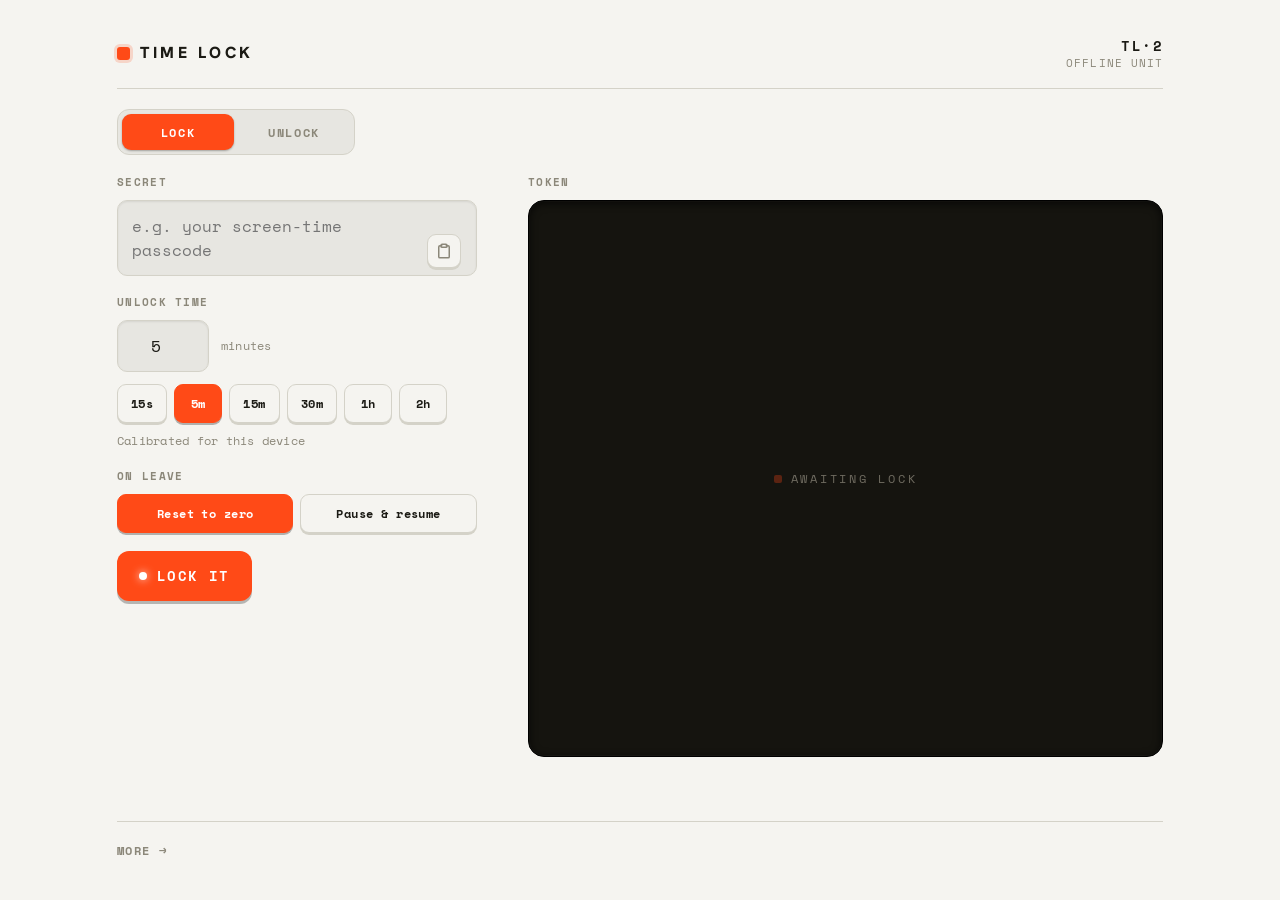
==== src/index.html @ 61f7856e "first commit" ====
<!doctype html>
<html lang="en">
  <head>
    <meta charset="utf-8" />
    <meta name="theme-color" content="#191917" />
    <meta
      name="viewport"
      content="width=device-width, initial-scale=1, viewport-fit=cover"
    />
    <title>Time Lock</title>
    <link
      rel="icon"
      href="data:image/svg+xml,<svg xmlns='http://www.w3.org/2000/svg' viewBox='0 0 32 32'><rect width='32' height='32' rx='5' fill='%23111110'/><rect x='5' y='5' width='5' height='5' fill='%23edece6'/><rect x='13' y='5' width='5' height='5' fill='%23ff603f'/><rect x='21' y='5' width='5' height='5' fill='%238f8c7f'/><rect x='5' y='13' width='5' height='5' fill='%235c5a51'/><rect x='13' y='13' width='5' height='5' fill='%23cfcdc3'/><rect x='21' y='13' width='5' height='5' fill='%23d23c1a'/><rect x='5' y='21' width='5' height='5' fill='%238f8c7f'/><rect x='13' y='21' width='5' height='5' fill='%23edece6'/><rect x='21' y='21' width='5' height='5' fill='%23cfcdc3'/></svg>"
    />
    <link rel="manifest" href="manifest.webmanifest" />
    <link rel="apple-touch-icon" href="icons/apple-touch-icon.png" />
    <meta name="apple-mobile-web-app-capable" content="yes" />
    <meta name="mobile-web-app-capable" content="yes" />
    <meta name="apple-mobile-web-app-title" content="Time Lock" />
    <meta name="apple-mobile-web-app-status-bar-style" content="default" />
    <link
      rel="stylesheet"
      href="https://fonts.googleapis.com/css2?family=Hanken+Grotesk:wght@400;500;600;700;800&family=Space+Mono:wght@400;700&display=swap"
    />
    <link rel="stylesheet" href="styles.css" />
  </head>
  <body>
    <div class="wrap">
      <div class="device" id="view-main">
        <header>
          <a class="brand" href="#" aria-label="Time Lock home">
            <span class="dot"></span>
            <h1>Time&nbsp;Lock</h1>
          </a>
          <div class="meta">
            <span class="model">TL&middot;2</span><br />offline unit
          </div>
        </header>

        <div
          class="tabs"
          id="tabs"
          data-active="lock"
          role="tablist"
          aria-label="Mode"
        >
          <button
            id="tab-lock"
            role="tab"
            aria-selected="true"
            aria-controls="panel-lock"
          >
            Lock
          </button>
          <button
            id="tab-unlock"
            role="tab"
            aria-selected="false"
            aria-controls="panel-unlock"
          >
            Unlock
          </button>
        </div>

        <div class="panels">
          <!-- LOCK -->
          <section
            class="pane"
            id="panel-lock"
            role="tabpanel"
            aria-labelledby="tab-lock"
          >
            <div class="controls">
              <label class="field">
                <span class="lbl">Secret</span>
                <span class="paste-field">
                  <textarea
                    id="plain"
                    autocomplete="off"
                    spellcheck="false"
                    placeholder="e.g. your screen-time passcode"
                  ></textarea>
                  <button
                    type="button"
                    class="paste"
                    id="paste-secret-btn"
                    aria-label="Paste secret"
                    title="Paste from clipboard"
                  >
                    <svg viewBox="0 0 24 24" aria-hidden="true">
                      <rect
                        x="8"
                        y="3"
                        width="8"
                        height="4"
                        rx="1.5"
                        fill="none"
                        stroke="currentColor"
                        stroke-width="2"
                      />
                      <path
                        d="M9 5H6.5A1.5 1.5 0 0 0 5 6.5v13A1.5 1.5 0 0 0 6.5 21h11a1.5 1.5 0 0 0 1.5-1.5v-13A1.5 1.5 0 0 0 17.5 5H15"
                        fill="none"
                        stroke="currentColor"
                        stroke-width="2"
                        stroke-linecap="round"
                        stroke-linejoin="round"
                      />
                    </svg>
                  </button>
                </span>
              </label>
              <div class="field">
                <span class="lbl">Unlock time</span>
                <div class="dur">
                  <input
                    id="minutes"
                    type="number"
                    min="0.05"
                    step="0.05"
                    value="5"
                    inputmode="decimal"
                    aria-label="minutes"
                  />
                  <span class="note">minutes</span>
                  <div class="presets" id="dur-chips">
                    <button class="preset" data-min="0.25">15s</button>
                    <button class="preset" data-min="5" aria-pressed="true">
                      5m
                    </button>
                    <button class="preset" data-min="15">15m</button>
                    <button class="preset" data-min="30">30m</button>
                    <button class="preset" data-min="60">1h</button>
                    <button class="preset" data-min="120">2h</button>
                  </div>
                </div>
                <p class="note">Calibrated for this device</p>
              </div>
              <div class="field">
                <span class="lbl">On leave</span>
                <div class="presets" id="mode-chips">
                  <button class="preset" data-mode="0" aria-pressed="true">
                    Reset to zero
                  </button>
                  <button class="preset" data-mode="1" aria-pressed="false">
                    Pause &amp; resume
                  </button>
                </div>
              </div>
              <div class="row">
                <button class="go" id="lock-btn">Lock it</button>
              </div>
            </div>
            <div class="display">
              <div class="field">
                <span class="lbl">Token</span>
                <div class="screen lock-screen" id="lock-screen">
                  <div class="scr-actions" id="lock-actions" hidden>
                    <button
                      type="button"
                      class="scr-btn"
                      id="copy-btn"
                      aria-label="Copy token"
                      title="Copy token"
                    >
                      <svg viewBox="0 0 24 24" aria-hidden="true">
                        <rect
                          x="9"
                          y="9"
                          width="11"
                          height="11"
                          rx="2"
                          fill="none"
                          stroke="currentColor"
                          stroke-width="2"
                        />
                        <path
                          d="M5 15V5a2 2 0 0 1 2-2h8"
                          fill="none"
                          stroke="currentColor"
                          stroke-width="2"
                          stroke-linecap="round"
                          stroke-linejoin="round"
                        />
                      </svg>
                    </button>
                  </div>
                  <div class="screen-msg" id="lock-msg">
                    <span class="idle-led static"></span
                    ><span id="lock-msg-txt">awaiting lock</span>
                  </div>
                  <div class="lock-done" id="lock-done" hidden>
                    <div class="out-head" id="lock-head"></div>
                    <div class="out" id="lock-out"></div>
                  </div>
                </div>
              </div>
              <div class="display-foot">
                <span
                  class="note good"
                  id="copy-status"
                  aria-live="polite"
                ></span>
              </div>
            </div>
          </section>

          <!-- UNLOCK -->
          <section
            class="pane inactive"
            id="panel-unlock"
            role="tabpanel"
            aria-labelledby="tab-unlock"
            aria-hidden="true"
          >
            <div class="controls">
              <label class="field">
                <span class="lbl">Token</span>
                <span class="paste-field">
                  <textarea
                    id="token-in"
                    autocomplete="off"
                    spellcheck="false"
                    placeholder="TL2...."
                  ></textarea>
                  <button
                    type="button"
                    class="paste"
                    id="paste-btn"
                    aria-label="Paste token"
                    title="Paste from clipboard"
                  >
                    <svg viewBox="0 0 24 24" aria-hidden="true">
                      <rect
                        x="8"
                        y="3"
                        width="8"
                        height="4"
                        rx="1.5"
                        fill="none"
                        stroke="currentColor"
                        stroke-width="2"
                      />
                      <path
                        d="M9 5H6.5A1.5 1.5 0 0 0 5 6.5v13A1.5 1.5 0 0 0 6.5 21h11a1.5 1.5 0 0 0 1.5-1.5v-13A1.5 1.5 0 0 0 17.5 5H15"
                        fill="none"
                        stroke="currentColor"
                        stroke-width="2"
                        stroke-linecap="round"
                        stroke-linejoin="round"
                      />
                    </svg>
                  </button>
                </span>
              </label>
              <div class="row">
                <button class="go" id="unlock-btn">Unlock</button>
                <button class="minor" id="cancel-btn" hidden>Cancel</button>
              </div>
              <p class="note" id="unlock-msg" aria-live="polite"></p>
            </div>
            <div class="display">
              <div class="field">
                <span class="lbl">Live</span>
                <div class="screen" id="screen">
                  <button
                    class="fs"
                    id="fs-btn"
                    type="button"
                    aria-label="Fullscreen"
                    title="Fullscreen"
                  >
                    <svg viewBox="0 0 24 24" aria-hidden="true">
                      <path
                        d="M4 9V4h5M20 9V4h-5M4 15v5h5M20 15v5h-5"
                        fill="none"
                        stroke="currentColor"
                        stroke-width="2"
                        stroke-linecap="round"
                      />
                    </svg>
                  </button>
                  <div class="scr-actions" id="reveal" hidden>
                    <button
                      type="button"
                      class="scr-btn"
                      id="toggle-pw"
                      aria-pressed="false"
                      aria-label="Reveal secret"
                      title="Reveal secret"
                    >
                      <svg class="ic-on" viewBox="0 0 24 24" aria-hidden="true">
                        <path
                          d="M2 12s3.6-7 10-7 10 7 10 7-3.6 7-10 7-10-7-10-7z"
                          fill="none"
                          stroke="currentColor"
                          stroke-width="2"
                          stroke-linejoin="round"
                        />
                        <circle
                          cx="12"
                          cy="12"
                          r="3"
                          fill="none"
                          stroke="currentColor"
                          stroke-width="2"
                        />
                      </svg>
                      <svg
                        class="ic-off"
                        viewBox="0 0 24 24"
                        aria-hidden="true"
                      >
                        <path
                          d="M4 4l16 16M10.7 6.2A10.6 10.6 0 0 1 12 5c6.4 0 10 7 10 7a17 17 0 0 1-3.2 3.9M6.5 7.3A16.6 16.6 0 0 0 2 12s3.6 7 10 7a10 10 0 0 0 3.5-.6"
                          fill="none"
                          stroke="currentColor"
                          stroke-width="2"
                          stroke-linecap="round"
                          stroke-linejoin="round"
                        />
                      </svg>
                    </button>
                    <button
                      type="button"
                      class="scr-btn"
                      id="copy-pw"
                      aria-label="Copy secret"
                      title="Copy secret"
                    >
                      <svg viewBox="0 0 24 24" aria-hidden="true">
                        <rect
                          x="9"
                          y="9"
                          width="11"
                          height="11"
                          rx="2"
                          fill="none"
                          stroke="currentColor"
                          stroke-width="2"
                        />
                        <path
                          d="M5 15V5a2 2 0 0 1 2-2h8"
                          fill="none"
                          stroke="currentColor"
                          stroke-width="2"
                          stroke-linecap="round"
                          stroke-linejoin="round"
                        />
                      </svg>
                    </button>
                  </div>
                  <div class="hero" id="hero">
                    <div class="viz-wrap">
                      <canvas
                        id="viz"
                        width="200"
                        height="200"
                        aria-hidden="true"
                      ></canvas>
                      <span class="viz-cap">live state · xᵢ = xᵢ₋₁² mod N</span>
                    </div>
                    <div class="count" id="count">
                      <span class="k"
                        ><span class="led"></span>Time remaining</span
                      >
                      <span class="v" id="st-eta">--:--</span>
                      <div class="prog"><span id="bar-fill"></span></div>
                      <div class="foot">
                        <span id="st-pct">0%</span
                        ><span>elapsed&nbsp;<b id="st-elapsed">0:00</b></span>
                      </div>
                    </div>
                  </div>
                  <div class="screen-idle" id="screen-idle" aria-hidden="true">
                    <span class="idle-led"></span
                    ><span class="idle-txt"
                      >standby<span class="cursor">_</span></span
                    >
                  </div>
                  <div class="lock-done" id="out-screen" hidden>
                    <div class="out-head">unlocked</div>
                    <div
                      class="out pw-out"
                      id="reveal-pw"
                      data-masked="true"
                    ></div>
                  </div>
                </div>
              </div>
              <div class="display-foot">
                <p class="hold" id="hold-note"></p>
                <span
                  class="note good"
                  id="copy-pw-status"
                  aria-live="polite"
                ></span>
              </div>
            </div>
          </section>
        </div>

        <div class="morelink"><a href="#math">more →</a></div>
      </div>

      <!-- MATH / MORE PAGE -->
      <div class="device" id="view-math" hidden>
        <header>
          <a class="brand" href="#" aria-label="Back to Time Lock">
            <span class="dot"></span>
            <h1>The&nbsp;Math</h1>
          </a>
          <div class="meta">
            <span class="model">TL&middot;2</span><br />how it works
          </div>
        </header>
        <div class="prose">
          <p>
            A time lock encrypts a short secret so that getting it back takes a
            fixed amount of waiting. It’s meant to stop you acting on a whim.
            Someone determined to get in can still get in.
          </p>
          <p>
            Locking picks two random ~1024-bit primes (Miller-Rabin tested) and
            multiplies them into a ~2048-bit modulus, along with a random base
            <strong>g</strong>:
          </p>
          <div class="eq">
            N = p · q&nbsp;&nbsp;&nbsp;(p, q ≈ 1024-bit primes)
          </div>
          <p>
            The answer is a single number, reached by squaring g a huge number
            of times, <strong>t</strong> of them:
          </p>
          <div class="eq">key = g^(2ᵗ) mod N</div>
          <p>
            Locking knows the factors, so it knows φ(N) = (p−1)(q−1) and takes
            Euler's shortcut: shrink the exponent first, then one modular
            exponentiation lands on the key instantly.
          </p>
          <div class="eq">e = 2ᵗ mod φ(N)<br />key = gᵉ mod N</div>
          <p>
            Then it throws p, q and φ(N) away. Unlocking is left with only N, g
            and t. With no factors there is no shortcut. The only known route to
            the key is to actually walk the t squarings, one after another:
          </p>
          <div class="eq">x₀ = g<br />xᵢ = xᵢ₋₁² mod N<br />key = xₜ</div>
          <p>
            Each square needs the one before it, so the work is inherently
            sequential: more cores, a GPU, splitting it up, none of it helps.
            That unavoidable chain is the delay. (The Rivest-Shamir-Wagner
            time-lock puzzle, 1996.)
          </p>
          <p>
            <strong>The grid</strong> is that value, live. N is about 2048 bits
            = 256 bytes, and the grid is 16×16 = 256 cells, one cell per byte of
            <strong>x</strong>, the number currently being squared. Each cell's
            brightness tracks its byte (0 dark → 255 bright); bytes near the top
            of the range tint orange. Squaring mod N is an avalanche: nudge the
            input and every bit of the output scrambles, so the whole grid
            reshuffles on every frame. It refreshes once per batch of a few
            thousand squarings, so between two frames the number has already
            jumped thousands of steps. It isn't decoration played over the
            computation; it is the computation.
          </p>
          <p>
            How big is t? When you lock, it measures how many squarings per
            second this machine manages and sets
            <strong>t = rate × seconds</strong>. The wait is calibrated to the
            device you lock on, and it is honest about hardware: unlock on
            something much faster and it finishes sooner.
          </p>
          <p>
            <strong>Thermal note.</strong> The squarings cannot be split across
            cores, so unlocking pins a single core at full tilt. On a phone or a
            thin laptop that core heats up and the chip throttles, which lowers
            the squaring rate, so a long unlock can run slower than you picked.
            A well-cooled machine holds its clock and stays on schedule.
          </p>
          <p>
            The secret itself is encrypted with AES-GCM under
            <strong>key = SHA-256(xₜ)</strong>. The reset/pause choice is mixed
            into GCM's authenticated data, so flipping that flag in the token
            makes the final decryption fail. You change the behaviour by
            rewriting this page, not by editing the token.
          </p>
          <p>
            <strong>Reset</strong> wipes all progress if you leave the tab, so
            an impulse costs you the whole wait again;
            <strong>pause</strong> only stops the clock. Either way the screen
            is kept awake while it grinds.
          </p>
          <p>
            <strong>Friction, not a vault.</strong> The token isn't a secret,
            and faster hardware or code could solve it quicker. Everything runs
            in your browser; nothing is ever sent anywhere.
          </p>
        </div>
        <div class="morelink"><a href="#">← back</a></div>
      </div>
    </div>

    <!-- live view blown up; the hero node is moved in and out of here -->
    <div id="fs-overlay" hidden></div>

    <script src="core.js"></script>
    <script src="app.js"></script>
  </body>
</html>
---- src/styles.css ----
:root {
  --bg: #f3f2ed;
  --surface: #fbfbf8;
  --ink: #17160f;
  --ink-rgb: 23, 22, 15;
  --muted: #747062;
  --line: #e2e0d7;
  --accent: #f4431e;
  --accent-rgb: 244, 67, 30;
  --good: #1f7a46;
  --bad: #c23015;
  --font-ui: "Hanken Grotesk", system-ui, -apple-system, sans-serif;
  --font-mono: "Space Mono", ui-monospace, Menlo, monospace;
}
@media (prefers-color-scheme: dark) {
  :root:not([data-theme="light"]) {
    --bg: #111110;
    --surface: #1a1a17;
    --ink: #edece6;
    --ink-rgb: 237, 236, 230;
    --muted: #908c80;
    --line: #2b2a25;
    --accent: #ff603f;
    --accent-rgb: 255, 96, 63;
    --good: #4fc27e;
    --bad: #ff6a4d;
    color-scheme: dark;
  }
}
:root[data-theme="dark"] {
  --bg: #111110;
  --surface: #1a1a17;
  --ink: #edece6;
  --ink-rgb: 237, 236, 230;
  --muted: #908c80;
  --line: #2b2a25;
  --accent: #ff603f;
  --accent-rgb: 255, 96, 63;
  --good: #4fc27e;
  --bad: #ff6a4d;
  color-scheme: dark;
}

* {
  box-sizing: border-box;
}
body {
  background: var(--bg);
  color: var(--ink);
  font-family: var(--font-ui);
  line-height: 1.55;
  -webkit-font-smoothing: antialiased;
}
.wrap {
  max-width: 600px;
  margin: 0 auto;
  padding-left: max(18px, env(safe-area-inset-left, 0px));
  padding-right: max(18px, env(safe-area-inset-right, 0px));
  padding-block: 30px 56px;
  display: flex;
  flex-direction: column;
  gap: 26px;
}

header {
  display: flex;
  align-items: center;
  justify-content: space-between;
  gap: 12px;
}
.brand {
  display: flex;
  align-items: center;
  gap: 10px;
  color: inherit;
  text-decoration: none;
  cursor: pointer;
}
a.brand:hover .dot,
a.brand:focus-visible .dot {
  background: var(--ink);
}
.brand .dot {
  width: 11px;
  height: 11px;
  background: var(--accent);
  border-radius: 2px;
  flex: none;
}
.brand h1 {
  margin: 0;
  font-size: 1.02rem;
  font-weight: 800;
  letter-spacing: 0.16em;
  text-transform: uppercase;
}
header .meta {
  font-family: var(--font-mono);
  font-size: 0.66rem;
  letter-spacing: 0.1em;
  color: var(--muted);
  text-transform: uppercase;
  text-align: right;
}

.tabs {
  display: flex;
  gap: 26px;
  border-bottom: 1px solid var(--line);
}
.tabs button {
  appearance: none;
  border: 0;
  background: none;
  cursor: pointer;
  font-family: var(--font-mono);
  font-size: 0.76rem;
  font-weight: 700;
  letter-spacing: 0.12em;
  text-transform: uppercase;
  color: var(--muted);
  padding: 0 0 12px;
  margin-bottom: -1px;
  border-bottom: 2px solid transparent;
}
.tabs button[aria-selected="true"] {
  color: var(--ink);
  border-bottom-color: var(--accent);
}
.tabs button:focus-visible {
  outline: 2px solid var(--accent);
  outline-offset: 3px;
}

.lbl {
  font-family: var(--font-mono);
  font-size: 0.68rem;
  font-weight: 700;
  letter-spacing: 0.12em;
  text-transform: uppercase;
  color: var(--muted);
}
.field {
  display: flex;
  flex-direction: column;
  gap: 9px;
}

textarea,
input[type="number"] {
  width: 100%;
  min-width: 0;
  font-family: var(--font-mono);
  font-size: 1rem;
  color: var(--ink);
  background: var(--surface);
  border: 1px solid var(--line);
  border-radius: 10px;
  padding: 13px 14px;
  resize: none;
}
textarea {
  min-height: 54px;
}
input:focus-visible,
textarea:focus-visible,
button:focus-visible {
  outline: 2px solid var(--accent);
  outline-offset: 2px;
}

.dur {
  display: flex;
  align-items: center;
  gap: 12px;
  flex-wrap: wrap;
}
.dur input {
  max-width: 92px;
  text-align: center;
}
.presets {
  display: flex;
  gap: 6px;
  flex-wrap: wrap;
}
.preset {
  appearance: none;
  cursor: pointer;
  background: transparent;
  color: var(--muted);
  border: 1px solid var(--line);
  border-radius: 99px;
  font-family: var(--font-mono);
  font-size: 0.72rem;
  font-weight: 700;
  padding: 7px 13px;
}
.preset:hover {
  color: var(--ink);
  border-color: var(--ink);
}
.preset[aria-pressed="true"] {
  color: #fff;
  background: var(--accent);
  border-color: var(--accent);
}

button.go {
  appearance: none;
  cursor: pointer;
  border: 0;
  border-radius: 10px;
  background: var(--accent);
  color: #fff;
  font-family: var(--font-ui);
  font-weight: 700;
  font-size: 1rem;
  padding: 14px 20px;
  letter-spacing: 0.01em;
  transition: filter 0.15s;
}
button.go:hover {
  filter: brightness(1.06);
}
button.go:disabled {
  opacity: 0.45;
  cursor: not-allowed;
}
button.minor {
  appearance: none;
  cursor: pointer;
  background: transparent;
  color: var(--ink);
  border: 1px solid var(--line);
  border-radius: 10px;
  font-family: var(--font-ui);
  font-weight: 600;
  font-size: 0.9rem;
  padding: 11px 16px;
}
button.minor:hover {
  border-color: var(--ink);
}
.row {
  display: flex;
  gap: 12px;
  align-items: center;
  flex-wrap: wrap;
}

.out {
  background: var(--surface);
  border: 1px solid var(--line);
  border-radius: 10px;
  padding: 13px;
  font-family: var(--font-mono);
  font-size: 0.8rem;
  word-break: break-all;
  white-space: pre-wrap;
  max-height: 150px;
  overflow: auto;
}
.note {
  font-family: var(--font-mono);
  font-size: 0.74rem;
  letter-spacing: 0.02em;
  color: var(--muted);
  margin: 0;
}
.note.bad {
  color: var(--bad);
}
.note.good {
  color: var(--good);
}
.note.warn {
  color: var(--accent);
}

section.pane {
  display: grid;
  grid-template-columns: 1fr;
  grid-template-rows: 1fr auto;
  gap: 22px;
  align-items: stretch;
}
.controls,
.display {
  display: flex;
  flex-direction: column;
  gap: 18px;
  min-width: 0;
}
@media (min-width: 740px) {
  section.pane {
    grid-template-columns: minmax(0, 1fr) minmax(0, 1fr);
    grid-template-rows: 1fr;
    gap: 28px;
  }
}
#panel-unlock .controls > .field:first-of-type {
  flex: 1 1 auto;
}
#panel-unlock #token-in {
  flex: 1 1 auto;
  min-height: 92px;
}
.display-foot {
  position: relative;
  display: flex;
  flex-direction: column;
  gap: 12px;
  min-height: 26px;
  justify-content: flex-start;
}
/* take the copy status out of flow so showing "Copied" never changes the
   foot height (which would shift the screen above it) */
#copy-status,
#copy-pw-status {
  position: absolute;
  left: 0;
  right: 0;
  bottom: 0;
}

.hero {
  display: grid;
  /* default: stacked (grid over readout), used when the display box is taller
     than it is wide */
  grid-template-columns: 1fr;
  gap: clamp(10px, 4cqh, 22px);
  align-items: center;
}
/* Put the grid beside the readout whenever the display box is wider than it is
   tall. The switch is driven by the box's own aspect ratio (it IS a size
   container), so it is correct for every device/orientation that produced the
   box rather than guessed from the viewport. */
@container screen (min-aspect-ratio: 9 / 10) {
  .hero {
    /* Explicit fractional split (not `auto 1fr`): an `auto` grid track sizes
       the grid column to the canvas's intrinsic pixel size, which stole almost
       all the width and collapsed the readout column so narrow the timer spilled
       out. minmax(0,..) on both tracks guarantees the readout a real share. */
    grid-template-columns: minmax(0, 1.05fr) minmax(0, 1fr);
    gap: clamp(12px, 4cqw, 44px);
  }
}

.viz-wrap {
  display: flex;
  flex-direction: column;
  gap: 8px;
}
#viz {
  width: 100%;
  max-width: 230px;
  aspect-ratio: 1 / 1;
  display: block;
  background: var(--surface);
  border: 1px solid var(--line);
  border-radius: 12px;
}
.viz-cap {
  font-family: var(--font-mono);
  font-size: 0.6rem;
  letter-spacing: 0.08em;
  color: var(--muted);
  text-transform: uppercase;
}

.count {
  display: flex;
  flex-direction: column;
  gap: 6px;
  min-width: 0;
  container-type: inline-size;
}
.count .k {
  font-family: var(--font-mono);
  font-size: 0.68rem;
  font-weight: 700;
  letter-spacing: 0.14em;
  text-transform: uppercase;
  color: var(--muted);
}
.count .v {
  font-family: var(--font-mono);
  font-weight: 700;
  font-variant-numeric: tabular-nums;
  font-size: clamp(3.2rem, 17vw, 5.2rem);
  line-height: 0.96;
  letter-spacing: -0.02em;
  color: var(--ink);
}
.count.live .v {
  color: var(--accent);
}
.prog {
  height: 6px;
  background: var(--line);
  border-radius: 99px;
  overflow: hidden;
  margin-top: 8px;
}
.prog > span {
  display: block;
  height: 100%;
  width: 0%;
  background: var(--accent);
  transition: width 0.25s linear;
}
.count .foot {
  display: flex;
  justify-content: space-between;
  font-family: var(--font-mono);
  font-size: 0.76rem;
  color: var(--muted);
  font-variant-numeric: tabular-nums;
}
.count .foot b {
  color: var(--ink);
  font-weight: 700;
}

.hold {
  font-family: var(--font-mono);
  font-size: 0.72rem;
  color: var(--accent);
  letter-spacing: 0.02em;
  display: flex;
  gap: 8px;
  align-items: baseline;
  min-height: 1.4em;
  margin: 0;
}
#unlock-msg {
  display: block;
  min-height: 2.6em;
  margin: 0;
}

.reveal {
  background: var(--surface);
  border: 1px solid var(--good);
  border-radius: 12px;
  padding: 18px;
  display: flex;
  flex-direction: column;
  gap: 12px;
}
.reveal .k {
  font-family: var(--font-mono);
  font-size: 0.68rem;
  font-weight: 700;
  letter-spacing: 0.16em;
  text-transform: uppercase;
  color: var(--good);
}
.reveal .pw {
  font-family: var(--font-mono);
  font-size: 1.4rem;
  font-weight: 700;
  word-break: break-all;
}

details.how {
  border-top: 1px solid var(--line);
  padding-top: 18px;
}
details.how summary {
  cursor: pointer;
  list-style: none;
  font-family: var(--font-mono);
  font-size: 0.72rem;
  font-weight: 700;
  letter-spacing: 0.1em;
  text-transform: uppercase;
  color: var(--muted);
}
details.how summary::after {
  content: " +";
  color: var(--accent);
}
details.how[open] summary::after {
  content: " -";
}
details.how summary::-webkit-details-marker {
  display: none;
}
details.how .body {
  margin-top: 12px;
  color: var(--muted);
  font-size: 0.9rem;
  display: flex;
  flex-direction: column;
  gap: 10px;
}
details.how code {
  font-family: var(--font-mono);
  background: var(--surface);
  border: 1px solid var(--line);
  padding: 1px 5px;
  border-radius: 5px;
  font-size: 0.85em;
}
details.how strong {
  color: var(--ink);
}

footer {
  font-family: var(--font-mono);
  font-size: 0.66rem;
  letter-spacing: 0.12em;
  text-transform: uppercase;
  color: var(--muted);
  text-align: center;
}
[hidden] {
  display: none !important;
}
:root {
  --bg: #e7e6e1;
  --surface: #f5f4f0;
  --screen: #15140f;
  --ink: #1b1a14;
  --ink-rgb: 27, 26, 20;
  --muted: #8b8779;
  --line: #d4d2c8;
  --accent: #ff4a17;
  --accent-rgb: 255, 74, 23;
  --good: #1f7a46;
  --bad: #c23015;
}
@media (prefers-color-scheme: dark) {
  :root:not([data-theme="light"]) {
    --bg: #0c0c0b;
    --surface: #191917;
    --screen: #050504;
    --ink: #edece6;
    --ink-rgb: 237, 236, 230;
    --muted: #8f8c80;
    --line: #2c2b25;
    --accent: #ff6238;
    --accent-rgb: 255, 98, 56;
    --good: #4fc27e;
    --bad: #ff6a4d;
  }
}
:root[data-theme="dark"] {
  --bg: #0c0c0b;
  --surface: #191917;
  --screen: #050504;
  --ink: #edece6;
  --ink-rgb: 237, 236, 230;
  --muted: #8f8c80;
  --line: #2c2b25;
  --accent: #ff6238;
  --accent-rgb: 255, 98, 56;
  --good: #4fc27e;
  --bad: #ff6a4d;
}

body {
  background: var(--bg);
}
.wrap {
  max-width: 900px;
  padding-block: 18px 24px;
  gap: 0;
}

.panels {
  display: grid;
}
.panels > .pane {
  grid-column: 1;
  grid-row: 1;
}
.pane.inactive {
  visibility: hidden;
  pointer-events: none;
}

.device {
  transform-origin: center center;
}
body.fit {
  /* fill the window with the app surface rather than the darker page
     background, so no size ever shows a dark letterbox around the unit */
  background: var(--surface);
}
@media (display-mode: standalone) {
  .wrap {
    padding-top: max(18px, env(safe-area-inset-top, 0px));
    padding-bottom: max(24px, env(safe-area-inset-bottom, 0px));
  }
}
/* Small portrait phones: a full-width scrolling page (no fixed kiosk), so the
   unit fills the window width instead of being shrunk to fit the height. The
   content flows top-to-bottom and the page scrolls if it is taller than the
   viewport, so nothing is clipped. The large (>=700) and sideways-phone
   kiosk blocks below reinstate the fixed fill layout where it makes sense. */
body.fit .wrap {
  max-width: none;
  margin: 0;
  gap: 0;
  padding: max(10px, env(safe-area-inset-top, 0px))
    max(10px, env(safe-area-inset-right, 0px))
    max(10px, env(safe-area-inset-bottom, 0px))
    max(10px, env(safe-area-inset-left, 0px));
  min-height: 100dvh;
  flex-direction: column;
  justify-content: flex-start;
}
body.fit #view-main {
  width: 100%;
  max-width: 900px;
  flex: 0 0 auto;
}
/* In fit mode the unit fills the window and should never read as a floating
   device-within-a-device, at ANY size. The narrow (<=560px) and tablet-up
   (>=700px) breakpoints already shed the card chrome; strip it here too so the
   561-699px band (and every other fit size) loses the border, rounded corners,
   shadow and corner ticks instead of showing them again. */
body.fit #view-main {
  border: 0;
  border-radius: 0;
  box-shadow: none;
}
body.fit #view-main::before,
body.fit #view-main::after {
  display: none;
}

#view-math {
  max-width: 660px;
  width: 100%;
  margin-inline: auto;
}
/* The math / "how it works" page scrolls normally (it is not the fit kiosk),
   but it should wear the same full-bleed surface as the main unit: no floating
   device card (border, rounded corners, shadow, corner ticks) and no darker
   page letterbox around it. */
body.mathview {
  background: var(--surface);
}
body.mathview #view-math {
  border: 0;
  border-radius: 0;
  box-shadow: none;
  background: transparent;
  padding-inline: 0;
}
body.mathview #view-math::before,
body.mathview #view-math::after {
  display: none;
}

.device {
  background: var(--surface);
  border: 1px solid var(--line);
  border-radius: 22px;
  padding: 20px;
  display: flex;
  flex-direction: column;
  gap: 18px;
  position: relative;
  box-shadow:
    inset 0 1px 0 rgba(255, 255, 255, 0.5),
    0 12px 34px rgba(0, 0, 0, 0.1);
}
.device::before,
.device::after {
  content: "";
  position: absolute;
  width: 9px;
  height: 9px;
  border: 1px solid var(--muted);
  opacity: 0.5;
}
.device::before {
  top: 9px;
  left: 9px;
  border-right: 0;
  border-bottom: 0;
}
.device::after {
  bottom: 9px;
  right: 9px;
  border-left: 0;
  border-top: 0;
}

header {
  padding-bottom: 18px;
  border-bottom: 1px solid var(--line);
}
.brand .dot {
  width: 13px;
  height: 13px;
  border-radius: 3px;
  box-shadow: 0 0 0 3px rgba(var(--accent-rgb), 0.18);
}
.brand h1 {
  font-family: var(--font-ui);
  font-size: 1rem;
  font-weight: 800;
  letter-spacing: 0.22em;
}
header .meta {
  line-height: 1.35;
}
header .meta .model {
  color: var(--ink);
  font-weight: 700;
  font-size: 0.86rem;
  letter-spacing: 0.1em;
}

.tabs {
  position: relative;
  display: inline-flex;
  gap: 4px;
  padding: 4px;
  background: var(--bg);
  border: 1px solid var(--line);
  border-radius: 12px;
  align-self: flex-start;
}
.tabs::before {
  content: "";
  position: absolute;
  top: 4px;
  bottom: 4px;
  left: 4px;
  width: calc((100% - 12px) / 2);
  border-radius: 9px;
  background: var(--accent);
  box-shadow: 0 1px 2px rgba(0, 0, 0, 0.3);
  transform: translateX(0);
  transition: transform 0.26s cubic-bezier(0.34, 1.56, 0.64, 1);
}
.tabs[data-active="unlock"]::before {
  transform: translateX(calc(100% + 4px));
}
.tabs button {
  position: relative;
  z-index: 1;
  margin: 0;
  width: 112px;
  padding: 9px 0;
  border: 0;
  border-radius: 9px;
  background: transparent;
  text-align: center;
  letter-spacing: 0.14em;
  transition: color 0.2s;
}
.tabs button[aria-selected="true"] {
  background: transparent;
  color: #fff;
}

textarea,
input[type="number"] {
  background: var(--bg);
  border-radius: 10px;
  box-shadow: inset 0 1px 2px rgba(0, 0, 0, 0.08);
}

.presets {
  gap: 7px;
}
.preset {
  background: var(--surface);
  color: var(--ink);
  border: 1px solid var(--line);
  border-radius: 9px;
  letter-spacing: 0.04em;
  padding: 10px 13px;
  min-width: 48px;
  box-shadow: 0 2px 0 var(--line);
  transition:
    transform 0.05s,
    box-shadow 0.05s;
}
.preset:hover {
  color: var(--ink);
  border-color: var(--muted);
}
.preset:active {
  transform: translateY(2px);
  box-shadow: none;
}
.preset[aria-pressed="true"] {
  background: var(--accent);
  color: #fff;
  border-color: var(--accent);
  box-shadow: 0 2px 0 rgba(0, 0, 0, 0.28);
}
#mode-chips {
  display: flex;
}
#mode-chips .preset {
  flex: 1;
}

button.go {
  border-radius: 12px;
  font-family: var(--font-mono);
  text-transform: uppercase;
  letter-spacing: 0.1em;
  font-size: 0.86rem;
  padding: 15px 22px;
  display: inline-flex;
  align-items: center;
  gap: 10px;
  box-shadow: 0 3px 0 rgba(0, 0, 0, 0.26);
  transition:
    transform 0.05s,
    box-shadow 0.05s,
    filter 0.12s;
}
button.go::before {
  content: "";
  width: 8px;
  height: 8px;
  border-radius: 50%;
  background: #fff;
  box-shadow: 0 0 8px rgba(255, 255, 255, 0.8);
}
button.go:active {
  transform: translateY(3px);
  box-shadow: none;
}

button.minor {
  font-family: var(--font-mono);
  text-transform: uppercase;
  letter-spacing: 0.08em;
  font-size: 0.72rem;
  font-weight: 700;
  border-radius: 10px;
  box-shadow: 0 2px 0 var(--line);
  transition:
    transform 0.05s,
    box-shadow 0.05s;
}
button.minor:active {
  transform: translateY(2px);
  box-shadow: none;
}

#lock-done {
  padding-right: 42px;
}
#out-screen {
  padding-right: 84px;
}

.paste-field {
  position: relative;
  display: flex;
  flex-direction: column;
  min-height: 0;
}
.paste-field textarea {
  padding-right: 58px;
}
#panel-unlock .paste-field {
  flex: 1 1 auto;
}
button.paste {
  appearance: none;
  cursor: pointer;
  position: absolute;
  right: 16px;
  bottom: 8px;
  z-index: 2;
  width: 34px;
  height: 34px;
  padding: 0;
  display: inline-flex;
  align-items: center;
  justify-content: center;
  color: var(--muted);
  background: var(--surface);
  border: 1px solid var(--line);
  border-radius: 9px;
  box-shadow: 0 2px 0 var(--line);
  transition:
    transform 0.05s,
    box-shadow 0.05s,
    border-color 0.05s,
    color 0.12s;
}
button.paste svg {
  width: 18px;
  height: 18px;
}
button.paste:hover {
  border-color: var(--ink);
  color: var(--ink);
}
button.paste:active {
  transform: translateY(2px);
  box-shadow: none;
}
button.paste.ok {
  border-color: var(--good);
  color: var(--good);
}
button.paste.err {
  border-color: var(--bad);
  color: var(--bad);
}

.lock-screen {
  padding: 16px;
}
.screen-msg {
  flex: 1;
  min-height: 0;
  display: flex;
  align-items: center;
  justify-content: center;
  gap: 9px;
  font-family: var(--font-mono);
  font-size: 0.72rem;
  letter-spacing: 0.24em;
  text-transform: uppercase;
  color: #6f6b60;
  text-align: center;
}
.screen-msg.err {
  color: var(--bad);
}
.idle-led.static {
  animation: none;
  opacity: 0.3;
}
.lock-done {
  flex: 1;
  min-height: 0;
  display: flex;
  flex-direction: column;
  gap: 10px;
}
.out-head {
  flex: none;
  font-family: var(--font-mono);
  font-size: 0.7rem;
  letter-spacing: 0.12em;
  text-transform: uppercase;
  color: var(--good);
}
.out {
  flex: 1;
  min-height: 0;
  max-height: none;
  overflow-y: auto;
  overflow-x: hidden;
  background: transparent;
  border: 0;
  border-radius: 0;
  box-shadow: none;
  padding: 0;
  color: #efece2;
  font-size: 0.78rem;
  line-height: 1.5;
  white-space: pre-wrap;
  word-break: break-all;
  overflow-wrap: anywhere;
}
.pw-out {
  font-size: 1rem;
  letter-spacing: 0.06em;
  white-space: pre-wrap;
  word-break: break-word;
}
.pw-out[data-masked="true"] {
  color: #cfcabb;
}

.screen {
  position: relative;
  height: 258px;
  display: flex;
  flex-direction: column;
  justify-content: center;
  /* named size container so the hero can lay itself out by the display box's
     own width AND height (cqw/cqh), not the viewport's. all the live screen's
     responsive rules key off this box, so it never clips regardless of which
     device/orientation produced the box. */
  container: screen / size;
  background: var(--screen);
  border: 1px solid #000;
  border-radius: 16px;
  padding: 18px;
  box-shadow:
    inset 0 2px 8px rgba(0, 0, 0, 0.7),
    inset 0 0 0 1px rgba(255, 255, 255, 0.04);
}
.screen > .hero {
  width: 100%;
}
.screen.can-fs {
  cursor: zoom-in;
}
.screen.fs-on {
  cursor: zoom-out;
}
.fs {
  position: absolute;
  top: 10px;
  right: 10px;
  z-index: 5;
  width: 34px;
  height: 34px;
  margin: 0;
  padding: 0;
  display: inline-flex;
  align-items: center;
  justify-content: center;
  border: 1px solid rgba(255, 255, 255, 0.14);
  border-radius: 9px;
  background: rgba(20, 19, 15, 0.55);
  backdrop-filter: blur(2px);
  color: #cfcabb;
  cursor: pointer;
  opacity: 0;
  pointer-events: none;
  transition: opacity 0.2s;
}
.screen.can-fs:hover .fs {
  opacity: 0.65;
  pointer-events: auto;
}
.screen.fs-on .fs {
  opacity: 0.85;
  pointer-events: auto;
  top: max(14px, env(safe-area-inset-top, 0px));
  right: max(14px, env(safe-area-inset-right, 0px));
}
.fs:hover {
  opacity: 1;
}
.fs svg {
  width: 18px;
  height: 18px;
}
.fs:active {
  transform: translateY(1px);
}

.scr-actions {
  position: absolute;
  top: 10px;
  right: 10px;
  z-index: 5;
  display: flex;
  gap: 8px;
}
.scr-btn {
  width: 34px;
  height: 34px;
  margin: 0;
  padding: 0;
  display: inline-flex;
  align-items: center;
  justify-content: center;
  border: 1px solid rgba(255, 255, 255, 0.14);
  border-radius: 9px;
  background: rgba(20, 19, 15, 0.55);
  backdrop-filter: blur(2px);
  color: #cfcabb;
  cursor: pointer;
  transition:
    color 0.2s,
    border-color 0.2s;
}
.scr-btn:hover {
  color: #fff;
  border-color: rgba(255, 255, 255, 0.28);
}
.scr-btn:active {
  transform: translateY(1px);
}
.scr-btn svg {
  width: 18px;
  height: 18px;
}
.scr-btn.ok {
  color: var(--good);
  border-color: var(--good);
}
.scr-btn .ic-off {
  display: none;
}
.scr-btn[aria-pressed="true"] .ic-on {
  display: none;
}
.scr-btn[aria-pressed="true"] .ic-off {
  display: inline-flex;
}

html.fs-lock,
body.fs-lock {
  overflow: hidden;
  height: 100%;
  overscroll-behavior: none;
  touch-action: none;
}
#fs-overlay {
  position: fixed;
  inset: 0;
  z-index: 9999;
  background: var(--screen);
  display: flex;
  align-items: center;
  justify-content: center;
  cursor: zoom-out;
  padding: max(24px, env(safe-area-inset-top, 0px))
    max(24px, env(safe-area-inset-right, 0px))
    max(24px, env(safe-area-inset-bottom, 0px))
    max(24px, env(safe-area-inset-left, 0px));
}
#fs-overlay[hidden] {
  display: none;
}
#fs-overlay .hero {
  width: 100%;
  max-width: 960px;
  gap: clamp(20px, 5vmin, 48px);
  grid-template-columns: auto 1fr;
  align-items: center;
}
#fs-overlay #viz {
  width: min(48vmin, 440px);
  height: min(48vmin, 440px);
  max-width: none;
  max-height: none;
  image-rendering: pixelated;
}
#fs-overlay .count .v {
  font-size: clamp(3.2rem, 15vmin, 9rem);
}
#fs-overlay .viz-cap {
  font-size: 0.8rem;
}
/* fullscreen bar: show the full track (outline + lighter empty) so you can
   see where 100% is at a glance, not just read the percentage */
#fs-overlay .prog {
  height: 16px;
  border-radius: 5px;
  margin-top: 14px;
  width: min(100%, 440px);
  background: rgba(255, 255, 255, 0.07);
  box-shadow: inset 0 0 0 1px rgba(255, 255, 255, 0.16);
}
#fs-overlay .prog::after {
  background-image: repeating-linear-gradient(
    90deg,
    transparent 0 calc(5% - 1px),
    rgba(0, 0, 0, 0.4) calc(5% - 1px) 5%
  );
}
#fs-overlay .prog > span {
  box-shadow: 0 0 14px rgba(var(--accent-rgb), 0.55);
}
/* cap the pct/elapsed row to the same width as the bar so the right edge of
   the elapsed time lines up with the end of the progress bar */
#fs-overlay .count .foot {
  width: min(100%, 440px);
}
@media (orientation: portrait) {
  #fs-overlay .hero {
    grid-template-columns: 1fr;
    justify-items: center;
    text-align: center;
  }
  #fs-overlay .count {
    align-items: center;
  }
  #fs-overlay #viz {
    width: min(62vw, 380px);
    height: min(62vw, 380px);
  }
}
/* phone in landscape: height is the tight dimension, so grow the grid to
   fill it; keep the normal viz-left / count-right layout */
@media (orientation: landscape) and (max-height: 560px) {
  #fs-overlay .hero {
    gap: clamp(32px, 7vw, 80px);
  }
  #fs-overlay #viz {
    width: min(66vmin, 52vw);
    height: min(66vmin, 52vw);
  }
}
#viz {
  /* size is governed by the .screen container rules further down; these are
     just the display-screen looks (dark inset tile) */
  height: auto;
  aspect-ratio: 1 / 1;
  border: 1px solid #000;
  border-radius: 10px;
  box-shadow: inset 0 0 0 2px rgba(0, 0, 0, 0.5);
}
.screen .viz-cap {
  color: #8a867a;
}
.screen .count .k {
  color: #a39e8f;
}
.screen .count .v {
  color: var(--accent);
  text-shadow: 0 0 22px rgba(var(--accent-rgb), 0.45);
}
.screen .count .foot {
  color: #8a867a;
}
.screen .count .foot b {
  color: #efece2;
}

.screen-idle {
  position: absolute;
  inset: 0;
  z-index: 3;
  display: flex;
  align-items: center;
  justify-content: center;
  gap: 10px;
  background: var(--screen);
  border-radius: 15px;
  font-family: var(--font-mono);
  font-size: 0.72rem;
  letter-spacing: 0.26em;
  text-transform: uppercase;
  color: #6f6b60;
}
.idle-led {
  display: inline-block;
  width: 8px;
  height: 8px;
  border-radius: 2px;
  background: var(--accent);
  opacity: 0.22;
  animation: idlepulse 2.4s ease-in-out infinite;
}
@keyframes idlepulse {
  50% {
    opacity: 0.7;
  }
}
.cursor {
  margin-left: 1px;
  animation: blink 1.1s steps(1) infinite;
}

.led {
  display: inline-block;
  width: 8px;
  height: 8px;
  border-radius: 2px;
  background: var(--accent);
  vertical-align: middle;
  margin-right: 7px;
  opacity: 0.3;
}
.count.live .k .led {
  animation: blink 1s steps(1) infinite;
}
@keyframes blink {
  50% {
    opacity: 1;
  }
}

.prog {
  position: relative;
  height: 10px;
  background: #000;
  border-radius: 3px;
}
.prog > span {
  transition: width 0.25s linear;
}
.prog::after {
  content: "";
  position: absolute;
  inset: 0;
  background-image: repeating-linear-gradient(
    90deg,
    transparent 0 calc(5% - 1px),
    rgba(0, 0, 0, 0.55) calc(5% - 1px) 5%
  );
  pointer-events: none;
}

.reveal {
  border-left: 4px solid var(--good);
}
details.how summary {
  letter-spacing: 0.12em;
}

html,
body {
  margin: 0;
  padding: 0;
}
html {
  height: 100%;
}
body {
  min-height: 100dvh;
}

html {
  scrollbar-width: thin;
  scrollbar-color: var(--line) transparent;
}
textarea {
  scrollbar-width: thin;
  scrollbar-color: var(--muted) transparent;
}
.out {
  scrollbar-width: thin;
  scrollbar-color: rgba(255, 255, 255, 0.24) transparent;
}
::-webkit-scrollbar {
  width: 10px;
  height: 10px;
}
::-webkit-scrollbar-button {
  display: none;
  width: 0;
  height: 0;
}
::-webkit-scrollbar-corner {
  background: transparent;
}
::-webkit-scrollbar-track {
  background: transparent;
}
::-webkit-scrollbar-thumb {
  background: var(--line);
  border: 3px solid transparent;
  background-clip: content-box;
  border-radius: 99px;
}
::-webkit-scrollbar-thumb:hover {
  background: var(--muted);
  border: 3px solid transparent;
  background-clip: content-box;
}
textarea::-webkit-scrollbar-thumb {
  background: var(--muted);
  border: 3px solid transparent;
  background-clip: content-box;
}
textarea::-webkit-scrollbar-track {
  margin: 11px 0;
}
.out::-webkit-scrollbar-thumb {
  background: rgba(255, 255, 255, 0.24);
  border: 3px solid transparent;
  background-clip: content-box;
}
.out::-webkit-scrollbar-thumb:hover {
  background: rgba(255, 255, 255, 0.42);
  border: 3px solid transparent;
  background-clip: content-box;
}
.out::-webkit-scrollbar-track {
  margin: 10px 0;
}

.count .v {
  font-size: clamp(1.7rem, 24cqi, 3.8rem);
}

@media (max-width: 560px), (max-height: 560px) {
  body {
    background: var(--surface);
  }
  .device {
    border: 0;
    border-radius: 0;
    box-shadow: none;
  }
  .device::before,
  .device::after {
    display: none;
  }
}

@media (max-width: 560px) {
  .device {
    padding: 12px;
    gap: 11px;
  }
  header {
    padding-bottom: 10px;
  }
  section.pane {
    gap: 12px;
  }
  .controls,
  .display {
    gap: 12px;
  }
  .field {
    gap: 6px;
  }
  .brand h1 {
    letter-spacing: 0.14em;
  }
  .tabs button {
    width: 96px;
  }
  .preset {
    min-width: 42px;
    padding: 8px 10px;
  }
  textarea {
    min-height: 44px;
  }
  #panel-unlock #token-in {
    min-height: 62px;
  }
  .screen {
    padding: 12px;
    height: 214px;
  }
  .display-foot {
    min-height: 22px;
  }
  .morelink {
    padding-top: 12px;
  }
}

/* Tablet, laptop and desktop: don't scale the fixed phone card up and float
   it in a letterbox. Shed the outer "device" chrome (border, corners,
   shadow) so it stops reading as a device-within-a-device, let the unit
   fill the window, and grow the display + controls to actually use the
   space. Width is capped and centered so it never gets oversized on a wide
   monitor, with the surface filling the gutters. JS skips the scale
   transform at these sizes to match. */
@media (min-width: 700px) and (min-height: 561px) {
  body.fit .wrap {
    position: fixed;
    inset: 0;
    align-items: stretch;
    justify-content: center;
    min-height: 0;
    overflow: hidden;
  }
  body.fit #view-main {
    transform: none;
    width: 100%;
    max-width: 1100px;
    height: 100%;
    margin: 0 auto;
    /* full-bleed app surface instead of a floating card */
    border: 0;
    border-radius: 0;
    box-shadow: none;
    background: transparent;
    padding: clamp(18px, 3vmin, 40px);
    gap: clamp(16px, 2.2vmin, 22px);
  }
  body.fit #view-main::before,
  body.fit #view-main::after {
    display: none;
  }

  /* let the panel take all the height left under the header, and give its
     grid row a definite 1fr so that height flows down to the pane, display
     and screen; without it the screen's flex:1 collapses and the grid and
     timer spill out of the display box */
  body.fit #view-main > .panels {
    flex: 1 1 auto;
    min-height: 0;
    grid-template-rows: minmax(0, 1fr);
  }
  body.fit #view-main .panels > .pane {
    min-height: 0;
    height: 100%;
  }
  body.fit .controls {
    min-height: 0;
    overflow-y: auto;
  }
  body.fit .controls :focus-visible {
    outline-offset: -2px;
  }
  body.fit .display {
    min-height: 0;
  }
  body.fit .display > .field {
    flex: 1;
    min-height: 0;
  }
  body.fit .display > .field .screen {
    height: auto;
    flex: 1;
    min-height: 0;
  }
}

/* Landscape tablet / laptop / desktop: controls on the left, the display on
   the right (its larger share). The screen is wide, so the hero sits the
   grid beside the readout. The timer is sized against its own column width
   (cqw) so it scales down to fit a narrow column instead of clipping. */
@media (min-width: 700px) and (min-height: 561px) and (orientation: landscape) {
  body.fit section.pane {
    grid-template-columns: minmax(260px, 0.85fr) minmax(0, 1.5fr);
    grid-template-rows: 1fr;
    gap: clamp(28px, 4vw, 60px);
    align-items: stretch;
  }
}

/* Portrait tablet (iPad upright): the outer page stays stacked (controls on
   top, display below), but the display box itself is wider than it is tall, so
   the hero inside it is laid out by the .screen container rules, not here. */
@media (min-width: 700px) and (orientation: portrait) {
  body.fit section.pane {
    grid-template-columns: 1fr;
    grid-template-rows: auto 1fr;
    gap: clamp(22px, 3.5vh, 48px);
  }
}

/* Phone held sideways: drop the uniform scale-to-fit (JS skips it too) and
   lay the unit out to fill the whole screen. Brand + tabs share the top
   row, the panel fills the rest, and the display screen grows to use the
   height while the controls sit beside it, so we use the full width. */
@media (orientation: landscape) and (max-height: 560px) {
  body.fit .wrap {
    position: fixed;
    inset: 0;
    align-items: stretch;
    justify-content: stretch;
    min-height: 0;
    overflow: hidden;
  }
  body.fit #view-main {
    width: 100%;
    height: 100%;
    max-width: none;
    transform: none;
  }
  #view-main {
    display: grid;
    grid-template-columns: auto 1fr auto;
    grid-template-rows: auto 1fr;
    grid-template-areas:
      "brand tabs more"
      "panels panels panels";
    gap: 10px 18px;
    padding: 10px 16px;
  }
  #view-main > header {
    grid-area: brand;
    align-self: center;
    padding-bottom: 0;
    border-bottom: 0;
  }
  #view-main > .tabs {
    grid-area: tabs;
    justify-self: end;
    align-self: center;
  }
  #view-main > .panels {
    grid-area: panels;
    min-height: 0;
    grid-template-columns: 1fr;
    grid-template-rows: 1fr;
  }
  #view-main .panels > .pane {
    min-height: 0;
  }
  section.pane {
    grid-template-columns: minmax(230px, 1fr) minmax(0, 1.55fr);
    grid-template-rows: 1fr;
    gap: 18px;
    min-height: 0;
  }
  .controls,
  .display {
    min-height: 0;
    gap: 10px;
  }
  /* the lock tab has more fields than fit a short strip: let them scroll
     and keep the primary action pinned to the bottom so it never slips
     below the screen */
  .controls {
    overflow-y: auto;
    padding-right: 2px;
  }
  /* overflow-y:auto also clips the x-axis, which would cut the focus
     outline off fields sitting flush to the edge; draw the ring inset so
     it stays inside the field instead of overflowing the scroll box */
  .controls :focus-visible {
    outline-offset: -2px;
  }
  .controls > .row {
    position: sticky;
    /* overhang the bottom by 1px so the scroll container clips the row's
       lower edge instead of leaving a sub-pixel line of scrolled content
       showing beneath it */
    bottom: -1px;
    margin-top: auto;
    padding: 10px 0 1px;
    background: linear-gradient(
      to top,
      var(--surface) 70%,
      transparent
    );
  }
  .display .field {
    flex: 1;
    min-height: 0;
  }
  .display .field .screen {
    height: auto;
    flex: 1;
    min-height: 0;
  }
  /* the grid + timer inside the display grow to fill this short wide box via
     the .screen container rules, not here */
  /* keep the math-page link reachable: move it into the top-right header
     row next to the tabs instead of a bottom bar */
  #view-main > .morelink {
    grid-area: more;
    align-self: center;
    border-top: 0;
    padding-top: 0;
    white-space: nowrap;
  }
}

/* ====================================================================
   LIVE DISPLAY SIZING — governed entirely by the .screen box (cqw/cqh).
   One coherent set of rules keyed off the display box itself, so the byte
   grid and the timer fill the box and never clip, whatever device or
   orientation produced that box. (.screen #viz / .screen .count .v beat the
   plain base rules on specificity; #fs-overlay keeps its own fullscreen
   sizing and is unaffected.)
   ==================================================================== */

/* Stacked box (taller than wide): grid on top, timer below. Cap the square
   grid by height so the caption, timer and footer below it still fit. */
.screen #viz {
  width: min(94cqw, 52cqh);
  max-width: none;
}
.screen .count .v {
  font-size: clamp(1.3rem, min(22cqi, 15cqh), 5.4rem);
}

/* Wide box (wider than tall): grid beside the timer. The grid grows to use the
   box height (so tall-ish boxes don't leave big black bands), bounded in width
   so the readout column keeps room. The timer is sized against its own column
   width so it scales to fit instead of crowding the edge. */
@container screen (min-aspect-ratio: 9 / 10) {
  .screen #viz {
    /* fill the grid's left column, but stay square and never taller than the
       box (90cqh) so a tall-ish wide box keeps the grid bounded */
    width: min(100%, 86cqh);
  }
  .screen .count .v {
    /* sized against the readout column's own width (cqi) so a long
       h:mm:ss string scales down to fit instead of spilling past the box.
       low coefficient + low floor so even a many-digit hour count and a
       narrow column never force an ink overflow */
    font-size: clamp(0.95rem, 16cqi, 4.6rem);
  }
}

.hero,
.viz-wrap,
.count {
  min-width: 0;
}

.morelink {
  border-top: 1px solid var(--line);
  padding-top: 16px;
}
.morelink a {
  font-family: var(--font-mono);
  font-size: 0.72rem;
  font-weight: 700;
  letter-spacing: 0.12em;
  text-transform: uppercase;
  color: var(--muted);
  text-decoration: none;
}
.morelink a:hover {
  color: var(--accent);
}
.prose {
  display: flex;
  flex-direction: column;
  gap: 13px;
  color: var(--muted);
  font-size: 0.92rem;
  line-height: 1.6;
}
.prose strong {
  color: var(--ink);
  font-weight: 700;
}
.prose .eq {
  font-family: var(--font-mono);
  font-size: 0.86rem;
  color: var(--ink);
  background: var(--bg);
  border-left: 3px solid var(--accent);
  border-radius: 0 8px 8px 0;
  padding: 11px 14px;
  overflow-x: auto;
}
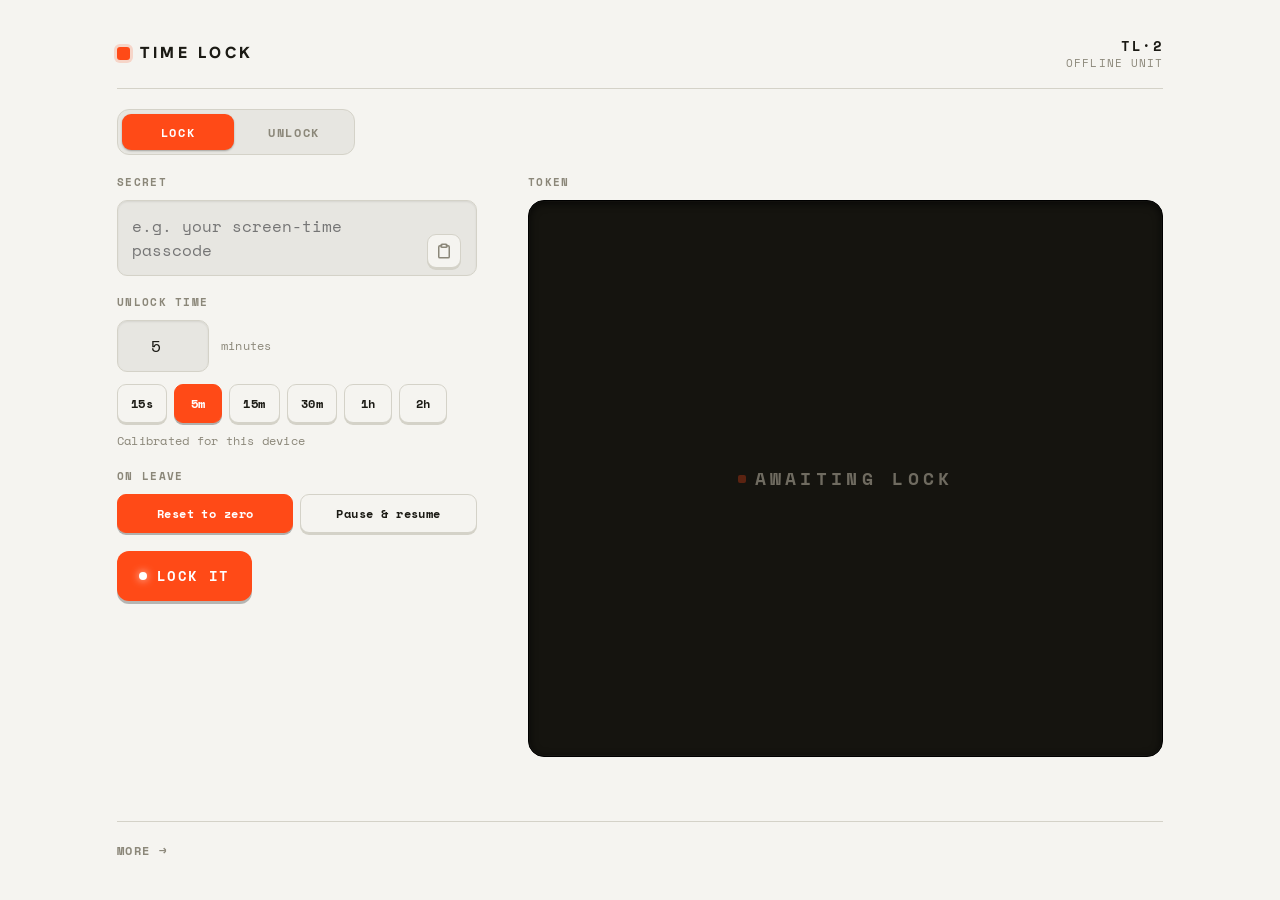
==== commit ca185708: "caching and some other stuff" ====
--- a/src/index.html
+++ b/src/index.html
@@ -500,10 +500,17 @@
       </div>
     </div>
 
-    <!-- live view blown up; the hero node is moved in and out of here -->
     <div id="fs-overlay" hidden></div>
 
     <script src="core.js"></script>
     <script src="app.js"></script>
+    <script>
+      // register the offline cache
+      if ("serviceWorker" in navigator) {
+        window.addEventListener("load", () => {
+          navigator.serviceWorker.register("sw.js").catch(() => {});
+        });
+      }
+    </script>
   </body>
 </html>
--- a/src/styles.css
+++ b/src/styles.css
@@ -314,8 +314,6 @@
   min-height: 26px;
   justify-content: flex-start;
 }
-/* take the copy status out of flow so showing "Copied" never changes the
-   foot height (which would shift the screen above it) */
 #copy-status,
 #copy-pw-status {
   position: absolute;
@@ -326,22 +324,13 @@
 
 .hero {
   display: grid;
-  /* default: stacked (grid over readout), used when the display box is taller
      than it is wide */
   grid-template-columns: 1fr;
   gap: clamp(10px, 4cqh, 22px);
   align-items: center;
 }
-/* Put the grid beside the readout whenever the display box is wider than it is
-   tall. The switch is driven by the box's own aspect ratio (it IS a size
-   container), so it is correct for every device/orientation that produced the
-   box rather than guessed from the viewport. */
 @container screen (min-aspect-ratio: 9 / 10) {
   .hero {
-    /* Explicit fractional split (not `auto 1fr`): an `auto` grid track sizes
-       the grid column to the canvas's intrinsic pixel size, which stole almost
-       all the width and collapsed the readout column so narrow the timer spilled
-       out. minmax(0,..) on both tracks guarantees the readout a real share. */
     grid-template-columns: minmax(0, 1.05fr) minmax(0, 1fr);
     gap: clamp(12px, 4cqw, 44px);
   }
@@ -586,8 +575,6 @@
   transform-origin: center center;
 }
 body.fit {
-  /* fill the window with the app surface rather than the darker page
-     background, so no size ever shows a dark letterbox around the unit */
   background: var(--surface);
 }
 @media (display-mode: standalone) {
@@ -596,11 +583,6 @@
     padding-bottom: max(24px, env(safe-area-inset-bottom, 0px));
   }
 }
-/* Small portrait phones: a full-width scrolling page (no fixed kiosk), so the
-   unit fills the window width instead of being shrunk to fit the height. The
-   content flows top-to-bottom and the page scrolls if it is taller than the
-   viewport, so nothing is clipped. The large (>=700) and sideways-phone
-   kiosk blocks below reinstate the fixed fill layout where it makes sense. */
 body.fit .wrap {
   max-width: none;
   margin: 0;
@@ -618,11 +600,6 @@
   max-width: 900px;
   flex: 0 0 auto;
 }
-/* In fit mode the unit fills the window and should never read as a floating
-   device-within-a-device, at ANY size. The narrow (<=560px) and tablet-up
-   (>=700px) breakpoints already shed the card chrome; strip it here too so the
-   561-699px band (and every other fit size) loses the border, rounded corners,
-   shadow and corner ticks instead of showing them again. */
 body.fit #view-main {
   border: 0;
   border-radius: 0;
@@ -638,10 +615,6 @@
   width: 100%;
   margin-inline: auto;
 }
-/* The math / "how it works" page scrolls normally (it is not the fit kiosk),
-   but it should wear the same full-bleed surface as the main unit: no floating
-   device card (border, rounded corners, shadow, corner ticks) and no darker
-   page letterbox around it. */
 body.mathview {
   background: var(--surface);
 }
@@ -927,7 +900,8 @@
   justify-content: center;
   gap: 9px;
   font-family: var(--font-mono);
-  font-size: 0.72rem;
+  font-size: clamp(0.8rem, 3cqi, 1.15rem);
+  font-weight: 600;
   letter-spacing: 0.24em;
   text-transform: uppercase;
   color: #6f6b60;
@@ -973,6 +947,21 @@
   word-break: break-all;
   overflow-wrap: anywhere;
 }
+#lock-out {
+  cursor: pointer;
+  font-size: 1rem;
+  text-decoration: underline dotted rgba(239, 236, 226, 0.35);
+  text-underline-offset: 3px;
+  -webkit-tap-highlight-color: transparent;
+}
+#lock-out::selection {
+  background: #efece2;
+  color: #14130f;
+}
+#lock-out::-moz-selection {
+  background: #efece2;
+  color: #14130f;
+}
 .pw-out {
   font-size: 1rem;
   letter-spacing: 0.06em;
@@ -989,10 +978,7 @@
   display: flex;
   flex-direction: column;
   justify-content: center;
-  /* named size container so the hero can lay itself out by the display box's
-     own width AND height (cqw/cqh), not the viewport's. all the live screen's
-     responsive rules key off this box, so it never clips regardless of which
-     device/orientation produced the box. */
+ 
   container: screen / size;
   background: var(--screen);
   border: 1px solid #000;
@@ -1033,9 +1019,19 @@
   pointer-events: none;
   transition: opacity 0.2s;
 }
-.screen.can-fs:hover .fs {
+.screen.can-fs .fs {
   opacity: 0.65;
   pointer-events: auto;
+}
+@media (hover: hover) {
+  .screen.can-fs .fs {
+    opacity: 0;
+    pointer-events: none;
+  }
+  .screen.can-fs:hover .fs {
+    opacity: 0.65;
+    pointer-events: auto;
+  }
 }
 .screen.fs-on .fs {
   opacity: 0.85;
@@ -1149,8 +1145,6 @@
 #fs-overlay .viz-cap {
   font-size: 0.8rem;
 }
-/* fullscreen bar: show the full track (outline + lighter empty) so you can
-   see where 100% is at a glance, not just read the percentage */
 #fs-overlay .prog {
   height: 16px;
   border-radius: 5px;
@@ -1169,8 +1163,6 @@
 #fs-overlay .prog > span {
   box-shadow: 0 0 14px rgba(var(--accent-rgb), 0.55);
 }
-/* cap the pct/elapsed row to the same width as the bar so the right edge of
-   the elapsed time lines up with the end of the progress bar */
 #fs-overlay .count .foot {
   width: min(100%, 440px);
 }
@@ -1188,8 +1180,6 @@
     height: min(62vw, 380px);
   }
 }
-/* phone in landscape: height is the tight dimension, so grow the grid to
-   fill it; keep the normal viz-left / count-right layout */
 @media (orientation: landscape) and (max-height: 560px) {
   #fs-overlay .hero {
     gap: clamp(32px, 7vw, 80px);
@@ -1200,8 +1190,6 @@
   }
 }
 #viz {
-  /* size is governed by the .screen container rules further down; these are
-     just the display-screen looks (dark inset tile) */
   height: auto;
   aspect-ratio: 1 / 1;
   border: 1px solid #000;
@@ -1236,7 +1224,8 @@
   background: var(--screen);
   border-radius: 15px;
   font-family: var(--font-mono);
-  font-size: 0.72rem;
+  font-size: clamp(0.8rem, 3cqi, 1.15rem);
+  font-weight: 600;
   letter-spacing: 0.26em;
   text-transform: uppercase;
   color: #6f6b60;
@@ -1444,13 +1433,6 @@
   }
 }
 
-/* Tablet, laptop and desktop: don't scale the fixed phone card up and float
-   it in a letterbox. Shed the outer "device" chrome (border, corners,
-   shadow) so it stops reading as a device-within-a-device, let the unit
-   fill the window, and grow the display + controls to actually use the
-   space. Width is capped and centered so it never gets oversized on a wide
-   monitor, with the surface filling the gutters. JS skips the scale
-   transform at these sizes to match. */
 @media (min-width: 700px) and (min-height: 561px) {
   body.fit .wrap {
     position: fixed;
@@ -1466,7 +1448,6 @@
     max-width: 1100px;
     height: 100%;
     margin: 0 auto;
-    /* full-bleed app surface instead of a floating card */
     border: 0;
     border-radius: 0;
     box-shadow: none;
@@ -1479,10 +1460,6 @@
     display: none;
   }
 
-  /* let the panel take all the height left under the header, and give its
-     grid row a definite 1fr so that height flows down to the pane, display
-     and screen; without it the screen's flex:1 collapses and the grid and
-     timer spill out of the display box */
   body.fit #view-main > .panels {
     flex: 1 1 auto;
     min-height: 0;
@@ -1513,10 +1490,6 @@
   }
 }
 
-/* Landscape tablet / laptop / desktop: controls on the left, the display on
-   the right (its larger share). The screen is wide, so the hero sits the
-   grid beside the readout. The timer is sized against its own column width
-   (cqw) so it scales down to fit a narrow column instead of clipping. */
 @media (min-width: 700px) and (min-height: 561px) and (orientation: landscape) {
   body.fit section.pane {
     grid-template-columns: minmax(260px, 0.85fr) minmax(0, 1.5fr);
@@ -1526,9 +1499,6 @@
   }
 }
 
-/* Portrait tablet (iPad upright): the outer page stays stacked (controls on
-   top, display below), but the display box itself is wider than it is tall, so
-   the hero inside it is laid out by the .screen container rules, not here. */
 @media (min-width: 700px) and (orientation: portrait) {
   body.fit section.pane {
     grid-template-columns: 1fr;
@@ -1537,10 +1507,6 @@
   }
 }
 
-/* Phone held sideways: drop the uniform scale-to-fit (JS skips it too) and
-   lay the unit out to fill the whole screen. Brand + tabs share the top
-   row, the panel fills the rest, and the display screen grows to use the
-   height while the controls sit beside it, so we use the full width. */
 @media (orientation: landscape) and (max-height: 560px) {
   body.fit .wrap {
     position: fixed;
@@ -1597,32 +1563,19 @@
     min-height: 0;
     gap: 10px;
   }
-  /* the lock tab has more fields than fit a short strip: let them scroll
-     and keep the primary action pinned to the bottom so it never slips
-     below the screen */
   .controls {
     overflow-y: auto;
     padding-right: 2px;
   }
-  /* overflow-y:auto also clips the x-axis, which would cut the focus
-     outline off fields sitting flush to the edge; draw the ring inset so
-     it stays inside the field instead of overflowing the scroll box */
   .controls :focus-visible {
     outline-offset: -2px;
   }
   .controls > .row {
     position: sticky;
-    /* overhang the bottom by 1px so the scroll container clips the row's
-       lower edge instead of leaving a sub-pixel line of scrolled content
-       showing beneath it */
     bottom: -1px;
     margin-top: auto;
     padding: 10px 0 1px;
-    background: linear-gradient(
-      to top,
-      var(--surface) 70%,
-      transparent
-    );
+    background: linear-gradient(to top, var(--surface) 70%, transparent);
   }
   .display .field {
     flex: 1;
@@ -1633,10 +1586,6 @@
     flex: 1;
     min-height: 0;
   }
-  /* the grid + timer inside the display grow to fill this short wide box via
-     the .screen container rules, not here */
-  /* keep the math-page link reachable: move it into the top-right header
-     row next to the tabs instead of a bottom bar */
   #view-main > .morelink {
     grid-area: more;
     align-self: center;
@@ -1646,17 +1595,6 @@
   }
 }
 
-/* ====================================================================
-   LIVE DISPLAY SIZING — governed entirely by the .screen box (cqw/cqh).
-   One coherent set of rules keyed off the display box itself, so the byte
-   grid and the timer fill the box and never clip, whatever device or
-   orientation produced that box. (.screen #viz / .screen .count .v beat the
-   plain base rules on specificity; #fs-overlay keeps its own fullscreen
-   sizing and is unaffected.)
-   ==================================================================== */
-
-/* Stacked box (taller than wide): grid on top, timer below. Cap the square
-   grid by height so the caption, timer and footer below it still fit. */
 .screen #viz {
   width: min(94cqw, 52cqh);
   max-width: none;
@@ -1665,21 +1603,12 @@
   font-size: clamp(1.3rem, min(22cqi, 15cqh), 5.4rem);
 }
 
-/* Wide box (wider than tall): grid beside the timer. The grid grows to use the
-   box height (so tall-ish boxes don't leave big black bands), bounded in width
-   so the readout column keeps room. The timer is sized against its own column
-   width so it scales to fit instead of crowding the edge. */
+
 @container screen (min-aspect-ratio: 9 / 10) {
   .screen #viz {
-    /* fill the grid's left column, but stay square and never taller than the
-       box (90cqh) so a tall-ish wide box keeps the grid bounded */
     width: min(100%, 86cqh);
   }
   .screen .count .v {
-    /* sized against the readout column's own width (cqi) so a long
-       h:mm:ss string scales down to fit instead of spilling past the box.
-       low coefficient + low floor so even a many-digit hour count and a
-       narrow column never force an ink overflow */
     font-size: clamp(0.95rem, 16cqi, 4.6rem);
   }
 }
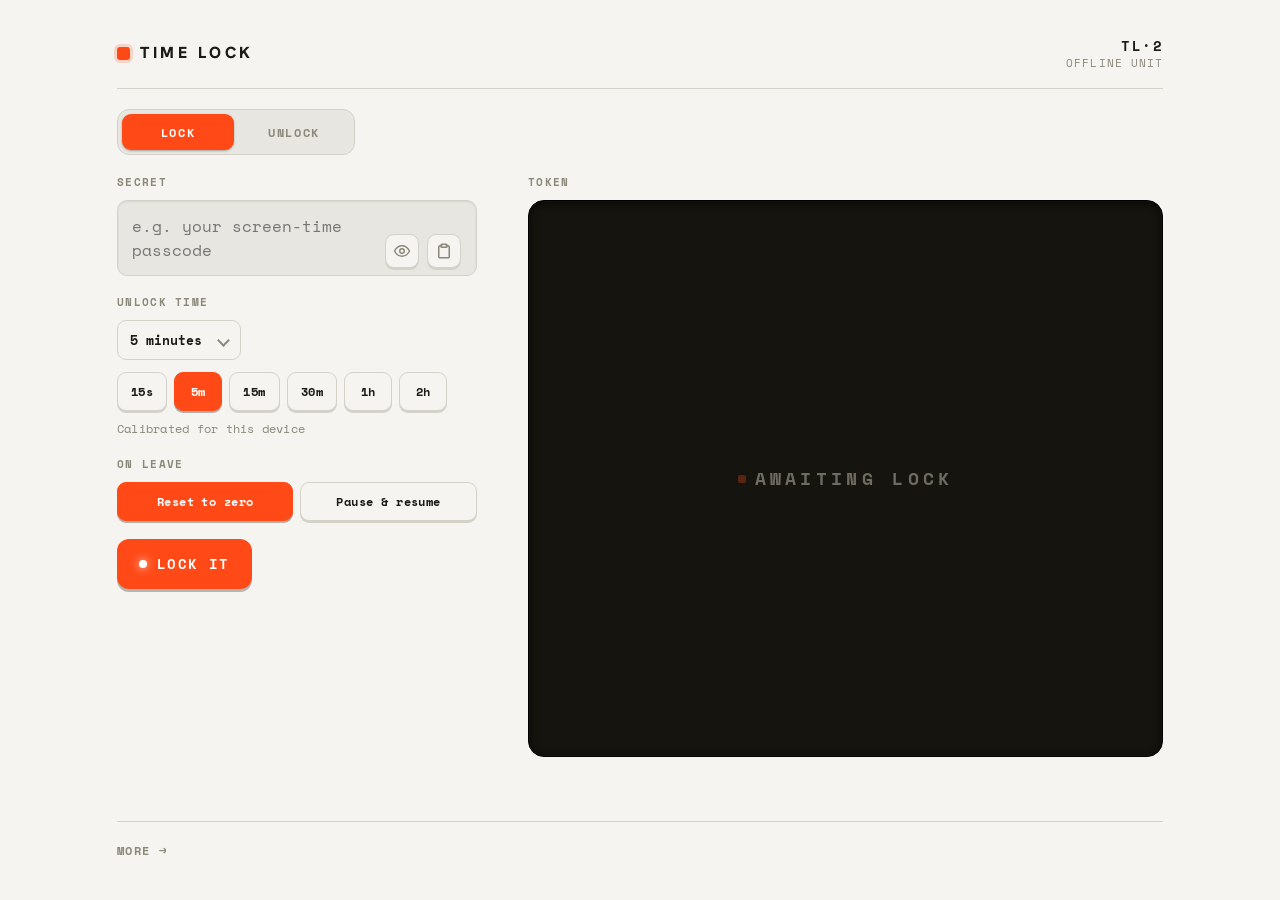
==== commit 4213c08d: "hide secrets" ====
--- a/src/index.html
+++ b/src/index.html
@@ -82,6 +82,42 @@
                   ></textarea>
                   <button
                     type="button"
+                    class="paste eye"
+                    id="toggle-secret"
+                    aria-pressed="false"
+                    aria-label="Reveal secret"
+                    title="Reveal secret"
+                  >
+                    <svg class="ic-on" viewBox="0 0 24 24" aria-hidden="true">
+                      <path
+                        d="M2 12s3.6-7 10-7 10 7 10 7-3.6 7-10 7-10-7-10-7z"
+                        fill="none"
+                        stroke="currentColor"
+                        stroke-width="2"
+                        stroke-linejoin="round"
+                      />
+                      <circle
+                        cx="12"
+                        cy="12"
+                        r="3"
+                        fill="none"
+                        stroke="currentColor"
+                        stroke-width="2"
+                      />
+                    </svg>
+                    <svg class="ic-off" viewBox="0 0 24 24" aria-hidden="true">
+                      <path
+                        d="M4 4l16 16M10.7 6.2A10.6 10.6 0 0 1 12 5c6.4 0 10 7 10 7a17 17 0 0 1-3.2 3.9M6.5 7.3A16.6 16.6 0 0 0 2 12s3.6 7 10 7a10 10 0 0 0 3.5-.6"
+                        fill="none"
+                        stroke="currentColor"
+                        stroke-width="2"
+                        stroke-linecap="round"
+                        stroke-linejoin="round"
+                      />
+                    </svg>
+                  </button>
+                  <button
+                    type="button"
                     class="paste"
                     id="paste-secret-btn"
                     aria-label="Paste secret"
@@ -113,25 +149,50 @@
               <div class="field">
                 <span class="lbl">Unlock time</span>
                 <div class="dur">
-                  <input
-                    id="minutes"
-                    type="number"
-                    min="0.05"
-                    step="0.05"
-                    value="5"
-                    inputmode="decimal"
-                    aria-label="minutes"
-                  />
-                  <span class="note">minutes</span>
+                  <label class="pick">
+                    <select id="dur" aria-label="lock duration">
+                      <option value="10">10 seconds</option>
+                      <option value="15">15 seconds</option>
+                      <option value="20">20 seconds</option>
+                      <option value="30">30 seconds</option>
+                      <option value="45">45 seconds</option>
+                      <option value="60">1 minute</option>
+                      <option value="120">2 minutes</option>
+                      <option value="300" selected>5 minutes</option>
+                      <option value="600">10 minutes</option>
+                      <option value="900">15 minutes</option>
+                      <option value="1800">30 minutes</option>
+                      <option value="2700">45 minutes</option>
+                      <option value="3600">1 hour</option>
+                      <option value="7200">2 hours</option>
+                      <option value="14400">4 hours</option>
+                      <option value="28800">8 hours</option>
+                      <option value="43200">12 hours</option>
+                      <option value="86400">1 day</option>
+                      <option value="172800">2 days</option>
+                      <option value="345600">4 days</option>
+                      <option value="604800">1 week</option>
+                      <option value="1209600">2 weeks</option>
+                      <option value="2629800">1 month</option>
+                      <option value="5259600">2 months</option>
+                      <option value="10519200">4 months</option>
+                      <option value="15778800">6 months</option>
+                      <option value="31557600">1 year</option>
+                      <option value="63115200">2 years</option>
+                      <option value="157788000">5 years</option>
+                      <option value="315576000">10 years</option>
+                      <option value="631152000">20 years</option>
+                    </select>
+                  </label>
                   <div class="presets" id="dur-chips">
-                    <button class="preset" data-min="0.25">15s</button>
-                    <button class="preset" data-min="5" aria-pressed="true">
+                    <button class="preset" data-sec="15">15s</button>
+                    <button class="preset" data-sec="300" aria-pressed="true">
                       5m
                     </button>
-                    <button class="preset" data-min="15">15m</button>
-                    <button class="preset" data-min="30">30m</button>
-                    <button class="preset" data-min="60">1h</button>
-                    <button class="preset" data-min="120">2h</button>
+                    <button class="preset" data-sec="900">15m</button>
+                    <button class="preset" data-sec="1800">30m</button>
+                    <button class="preset" data-sec="3600">1h</button>
+                    <button class="preset" data-sec="7200">2h</button>
                   </div>
                 </div>
                 <p class="note">Calibrated for this device</p>
--- a/src/styles.css
+++ b/src/styles.css
@@ -175,9 +175,36 @@
   gap: 12px;
   flex-wrap: wrap;
 }
-.dur input {
-  max-width: 92px;
-  text-align: center;
+.dur .pick {
+  position: relative;
+  display: inline-flex;
+}
+.dur select {
+  appearance: none;
+  -webkit-appearance: none;
+  min-width: 112px;
+  font-family: var(--font-mono);
+  font-size: 0.82rem;
+  font-weight: 700;
+  color: var(--ink);
+  background: var(--surface);
+  border: 1px solid var(--line);
+  border-radius: 9px;
+  padding: 9px 30px 9px 12px;
+  cursor: pointer;
+}
+.dur .pick::after {
+  content: "";
+  position: absolute;
+  right: 13px;
+  top: 50%;
+  margin-top: -4px;
+  width: 7px;
+  height: 7px;
+  border-right: 2px solid var(--muted);
+  border-bottom: 2px solid var(--muted);
+  transform: rotate(45deg);
+  pointer-events: none;
 }
 .presets {
   display: flex;
@@ -840,6 +867,27 @@
 }
 .paste-field textarea {
   padding-right: 58px;
+}
+#plain {
+  -webkit-text-security: disc;
+  text-security: disc;
+  padding-right: 100px;
+}
+#plain.show {
+  -webkit-text-security: none;
+  text-security: none;
+}
+button.paste.eye {
+  right: 58px;
+}
+button.paste.eye .ic-off {
+  display: none;
+}
+button.paste.eye[aria-pressed="true"] .ic-on {
+  display: none;
+}
+button.paste.eye[aria-pressed="true"] .ic-off {
+  display: inline-flex;
 }
 #panel-unlock .paste-field {
   flex: 1 1 auto;
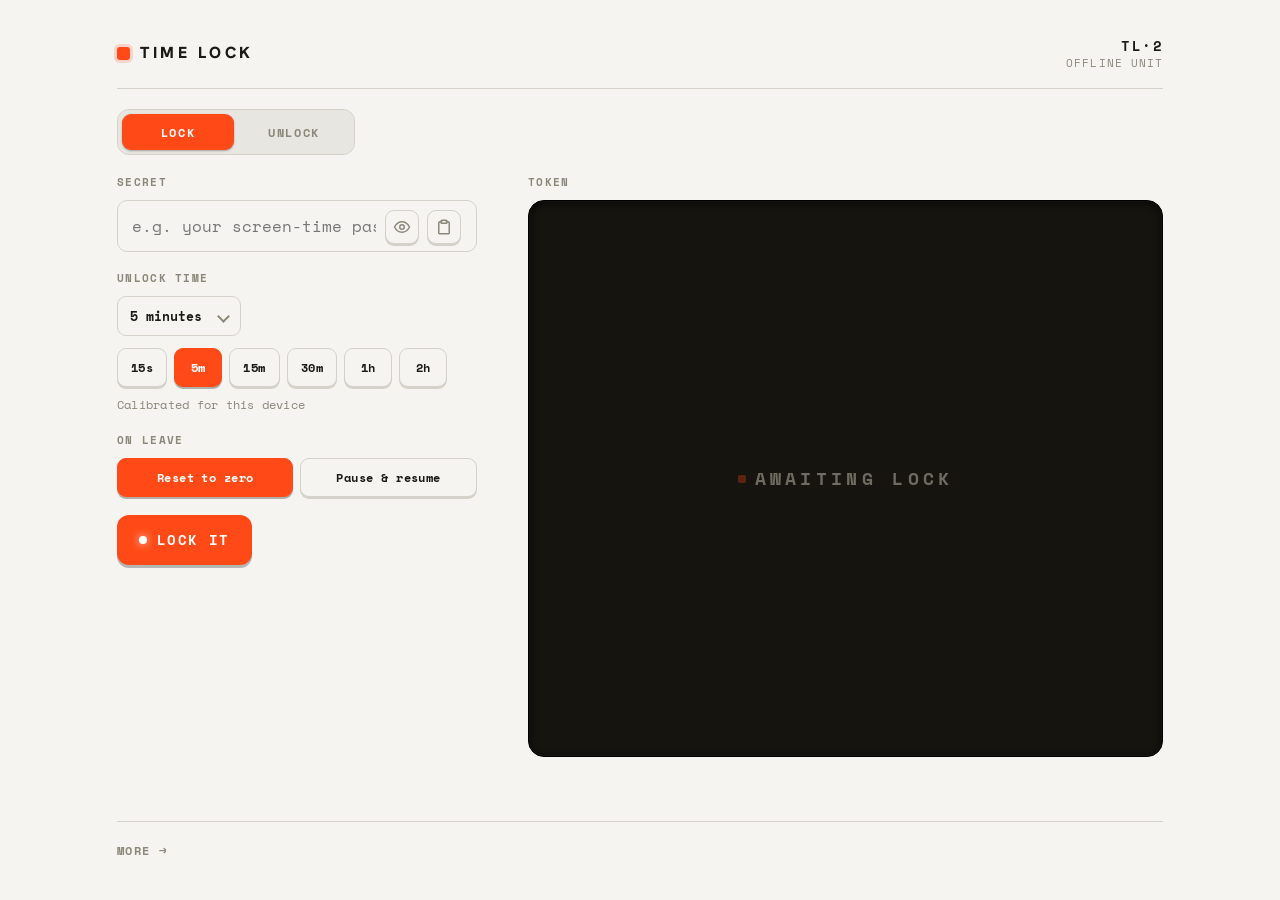
==== commit 64d8055f: "ios be buggy" ====
--- a/src/index.html
+++ b/src/index.html
@@ -74,12 +74,15 @@
               <label class="field">
                 <span class="lbl">Secret</span>
                 <span class="paste-field">
-                  <textarea
+                  <input
+                    type="password"
                     id="plain"
                     autocomplete="off"
+                    autocorrect="off"
+                    autocapitalize="off"
                     spellcheck="false"
                     placeholder="e.g. your screen-time passcode"
-                  ></textarea>
+                  />
                   <button
                     type="button"
                     class="paste eye"
--- a/src/styles.css
+++ b/src/styles.css
@@ -147,6 +147,7 @@
 }
 
 textarea,
+input[type="password"],
 input[type="number"] {
   width: 100%;
   min-width: 0;
@@ -869,13 +870,7 @@
   padding-right: 58px;
 }
 #plain {
-  -webkit-text-security: disc;
-  text-security: disc;
   padding-right: 100px;
-}
-#plain.show {
-  -webkit-text-security: none;
-  text-security: none;
 }
 button.paste.eye {
   right: 58px;
